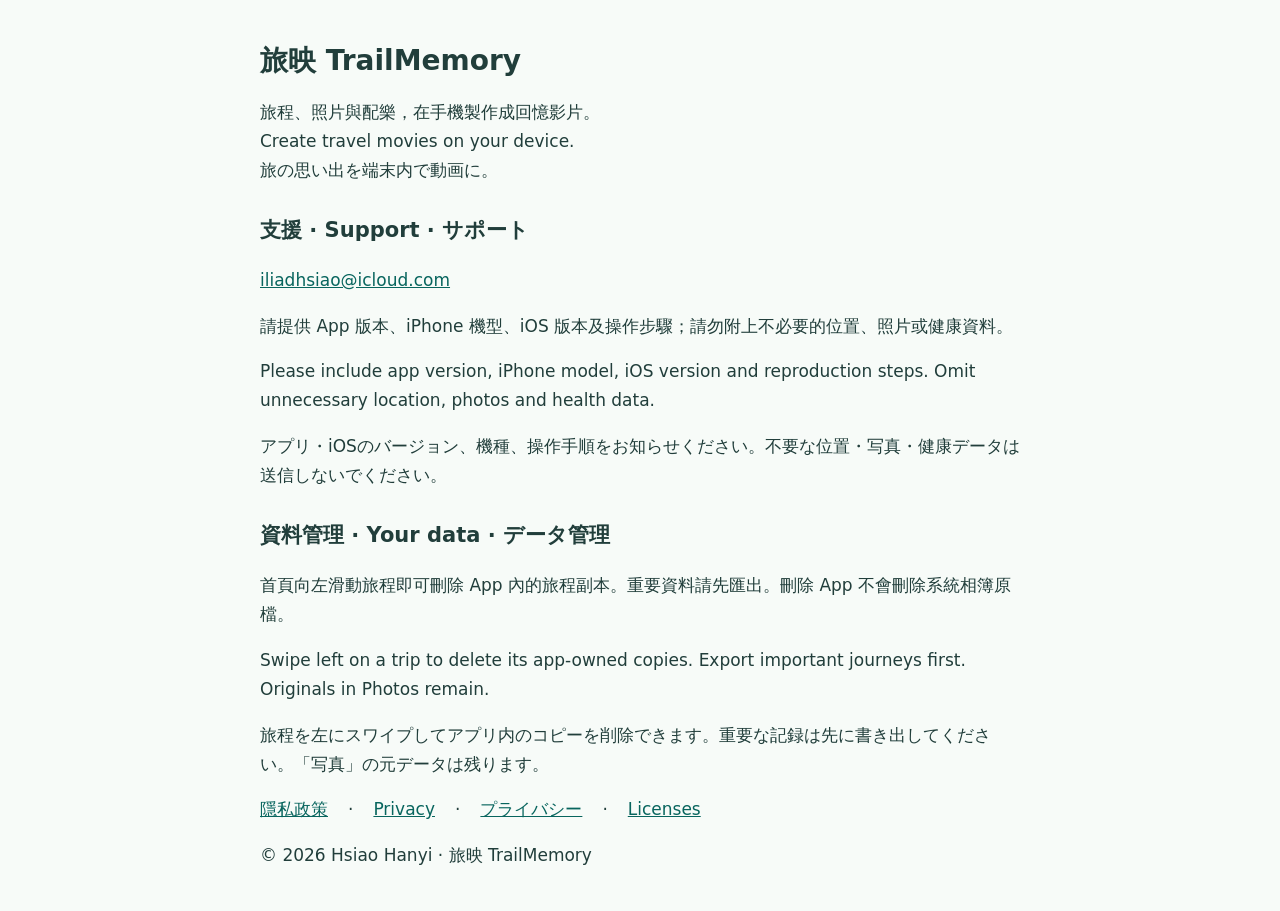
==== index.html @ e4f3b2e2 "Publish TrailMemory support privacy and license pages" ====
<!doctype html><html lang="zh-Hant"><meta charset="utf-8"><meta name="viewport" content="width=device-width,initial-scale=1"><link rel="stylesheet" href="legal/legal.css"><title>旅映 TrailMemory · Support</title><body><main><h1>旅映 TrailMemory</h1><p>旅程、照片與配樂，在手機製作成回憶影片。<br>Create travel movies on your device.<br>旅の思い出を端末内で動画に。</p><h2>支援 · Support · サポート</h2><p><a href="mailto:iliadhsiao@icloud.com">iliadhsiao@icloud.com</a></p><p>請提供 App 版本、iPhone 機型、iOS 版本及操作步驟；請勿附上不必要的位置、照片或健康資料。</p><p>Please include app version, iPhone model, iOS version and reproduction steps. Omit unnecessary location, photos and health data.</p><p>アプリ・iOSのバージョン、機種、操作手順をお知らせください。不要な位置・写真・健康データは送信しないでください。</p><h2>資料管理 · Your data · データ管理</h2><p>首頁向左滑動旅程即可刪除 App 內的旅程副本。重要資料請先匯出。刪除 App 不會刪除系統相簿原檔。</p><p>Swipe left on a trip to delete its app-owned copies. Export important journeys first. Originals in Photos remain.</p><p>旅程を左にスワイプしてアプリ内のコピーを削除できます。重要な記録は先に書き出してください。「写真」の元データは残ります。</p><nav><a href="legal/privacy-zh-Hant.html">隱私政策</a> · <a href="legal/privacy-en.html">Privacy</a> · <a href="legal/privacy-ja.html">プライバシー</a> · <a href="legal/licenses.html">Licenses</a></nav><p>© 2026 Hsiao Hanyi · 旅映 TrailMemory</p></main></body></html>
---- legal/legal.css ----
body{font:17px/1.7 system-ui,sans-serif;color:#213e3b;background:#f7fbf8;margin:0;padding:24px;overflow-wrap:anywhere}main{max-width:760px;margin:auto}h1{font-size:28px;line-height:1.3}h2{font-size:21px;margin-top:28px}a{color:#08655e}nav{display:flex;gap:20px;flex-wrap:wrap}small{color:#526c67}pre{white-space:pre-wrap;font:14px/1.6 system-ui}li{margin:8px 0}
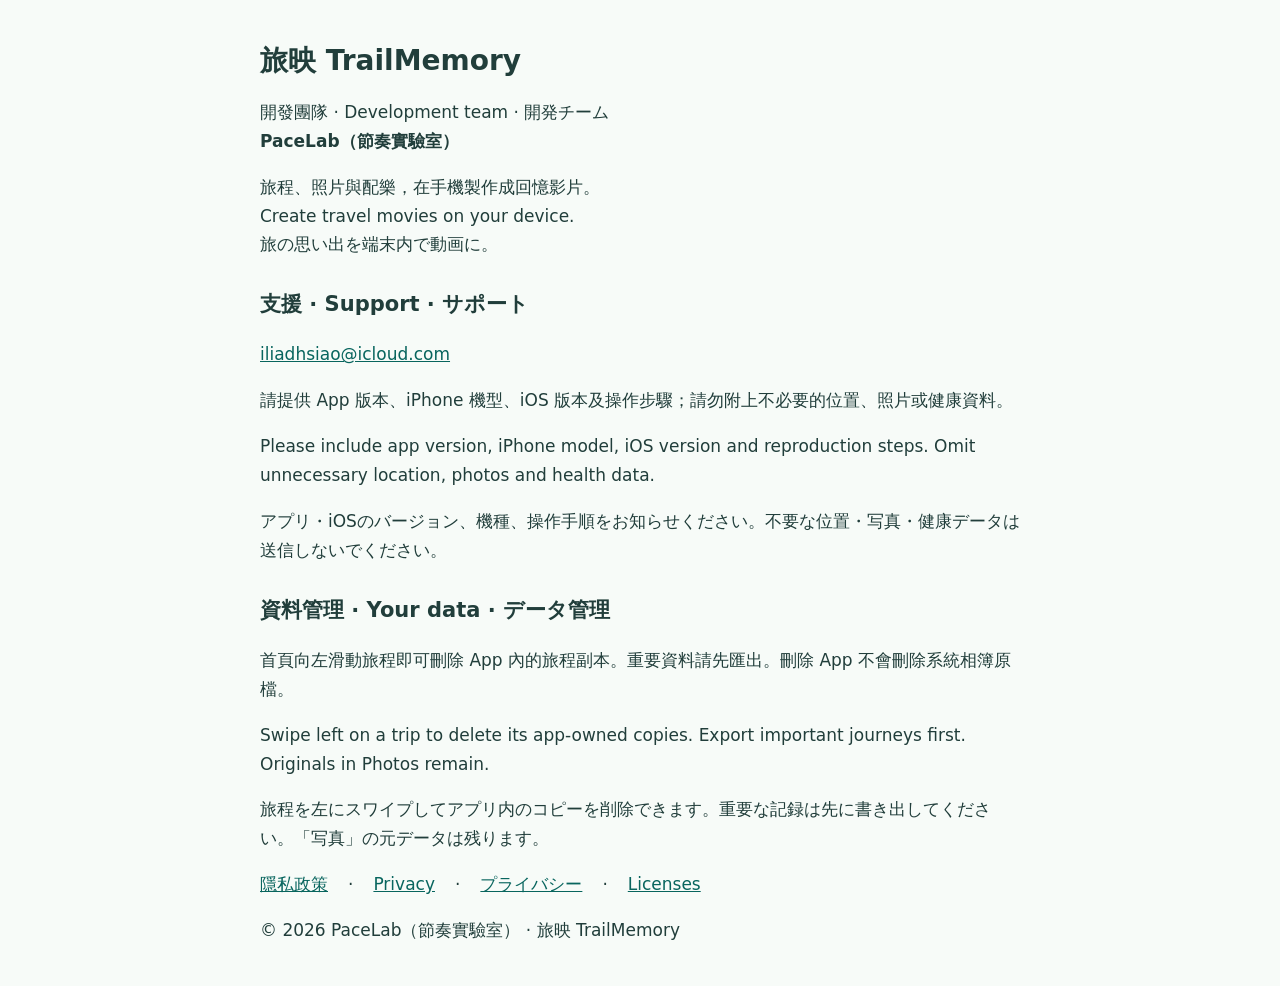
==== commit f3e6c4d3: "Use PaceLab development team branding across support and privacy pages" ====
--- a/index.html
+++ b/index.html
@@ -1 +1 @@
-<!doctype html><html lang="zh-Hant"><meta charset="utf-8"><meta name="viewport" content="width=device-width,initial-scale=1"><link rel="stylesheet" href="legal/legal.css"><title>旅映 TrailMemory · Support</title><body><main><h1>旅映 TrailMemory</h1><p>旅程、照片與配樂，在手機製作成回憶影片。<br>Create travel movies on your device.<br>旅の思い出を端末内で動画に。</p><h2>支援 · Support · サポート</h2><p><a href="mailto:iliadhsiao@icloud.com">iliadhsiao@icloud.com</a></p><p>請提供 App 版本、iPhone 機型、iOS 版本及操作步驟；請勿附上不必要的位置、照片或健康資料。</p><p>Please include app version, iPhone model, iOS version and reproduction steps. Omit unnecessary location, photos and health data.</p><p>アプリ・iOSのバージョン、機種、操作手順をお知らせください。不要な位置・写真・健康データは送信しないでください。</p><h2>資料管理 · Your data · データ管理</h2><p>首頁向左滑動旅程即可刪除 App 內的旅程副本。重要資料請先匯出。刪除 App 不會刪除系統相簿原檔。</p><p>Swipe left on a trip to delete its app-owned copies. Export important journeys first. Originals in Photos remain.</p><p>旅程を左にスワイプしてアプリ内のコピーを削除できます。重要な記録は先に書き出してください。「写真」の元データは残ります。</p><nav><a href="legal/privacy-zh-Hant.html">隱私政策</a> · <a href="legal/privacy-en.html">Privacy</a> · <a href="legal/privacy-ja.html">プライバシー</a> · <a href="legal/licenses.html">Licenses</a></nav><p>© 2026 Hsiao Hanyi · 旅映 TrailMemory</p></main></body></html>+<!doctype html><html lang="zh-Hant"><meta charset="utf-8"><meta name="viewport" content="width=device-width,initial-scale=1"><link rel="stylesheet" href="legal/legal.css"><title>旅映 TrailMemory · Support</title><body><main><h1>旅映 TrailMemory</h1><p>開發團隊 · Development team · 開発チーム<br><strong>PaceLab（節奏實驗室）</strong></p><p>旅程、照片與配樂，在手機製作成回憶影片。<br>Create travel movies on your device.<br>旅の思い出を端末内で動画に。</p><h2>支援 · Support · サポート</h2><p><a href="mailto:iliadhsiao@icloud.com">iliadhsiao@icloud.com</a></p><p>請提供 App 版本、iPhone 機型、iOS 版本及操作步驟；請勿附上不必要的位置、照片或健康資料。</p><p>Please include app version, iPhone model, iOS version and reproduction steps. Omit unnecessary location, photos and health data.</p><p>アプリ・iOSのバージョン、機種、操作手順をお知らせください。不要な位置・写真・健康データは送信しないでください。</p><h2>資料管理 · Your data · データ管理</h2><p>首頁向左滑動旅程即可刪除 App 內的旅程副本。重要資料請先匯出。刪除 App 不會刪除系統相簿原檔。</p><p>Swipe left on a trip to delete its app-owned copies. Export important journeys first. Originals in Photos remain.</p><p>旅程を左にスワイプしてアプリ内のコピーを削除できます。重要な記録は先に書き出してください。「写真」の元データは残ります。</p><nav><a href="legal/privacy-zh-Hant.html">隱私政策</a> · <a href="legal/privacy-en.html">Privacy</a> · <a href="legal/privacy-ja.html">プライバシー</a> · <a href="legal/licenses.html">Licenses</a></nav><p>© 2026 PaceLab（節奏實驗室） · 旅映 TrailMemory</p></main></body></html>
